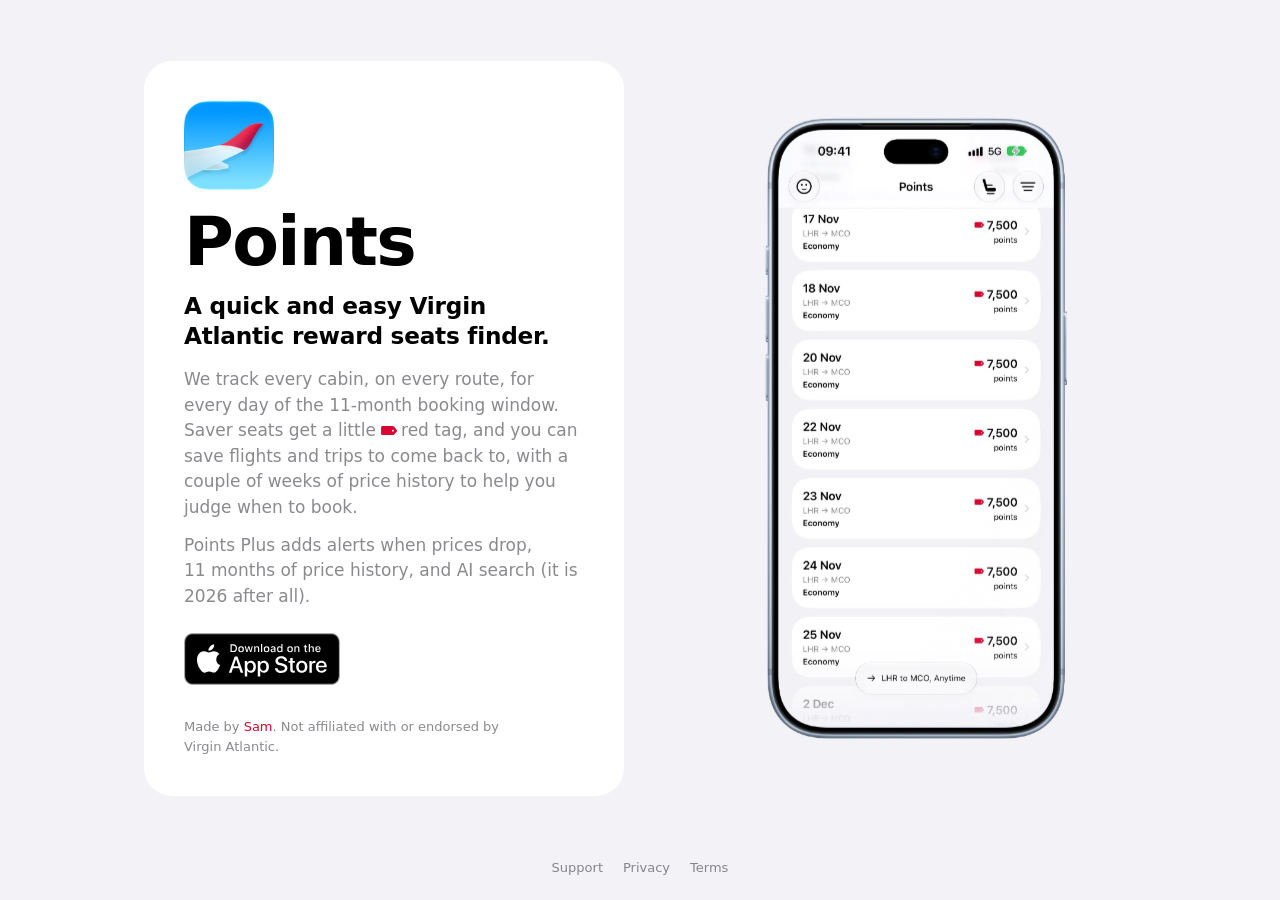
==== points/index.html @ 691b5e68 "Add Points landing page and refresh the homepage - New samapps.co.uk/points landing page for VS Poin" ====
<!DOCTYPE html>
<html lang="en" class="points-root">
<head>

  <meta charset="utf-8">
  <title>VS Points — Virgin Atlantic reward seat search for iPhone</title>
  <meta name="description" content="Find Virgin Atlantic reward seats worth spending your Virgin Points on. VS Points tracks every cabin, route and day in the 11-month booking window, tags saver seats, charts price history and alerts you when prices drop. Free on iPhone.">
  <meta name="author" content="Sam Davis">
  <meta name="viewport" content="width=device-width, initial-scale=1">
  <meta name="color-scheme" content="light dark">
  <meta name="apple-itunes-app" content="app-id=6759494927">
  <meta name="theme-color" content="#F2F2F7" media="(prefers-color-scheme: light)">
  <meta name="theme-color" content="#000000" media="(prefers-color-scheme: dark)">
  <link rel="canonical" href="https://samapps.co.uk/points/">

  <!-- Link previews -->
  <meta property="og:type" content="website">
  <meta property="og:site_name" content="Sam Davis">
  <meta property="og:title" content="VS Points — Virgin Atlantic reward seat search">
  <meta property="og:description" content="Find Virgin Atlantic reward seats worth spending your Virgin Points on. Every cabin, every route, every day of the booking window.">
  <meta property="og:url" content="https://samapps.co.uk/points/">
  <meta property="og:image" content="https://samapps.co.uk/images/points/app-icon-512.png">
  <meta property="og:image:width" content="512">
  <meta property="og:image:height" content="512">
  <meta property="og:image:alt" content="The VS Points app icon: a red-tipped wing against a blue sky">
  <meta name="twitter:card" content="summary">

  <!-- Structured data for search engines and AI assistants -->
  <script type="application/ld+json">
  {
    "@context": "https://schema.org",
    "@type": "MobileApplication",
    "name": "VS Points",
    "alternateName": "Points",
    "description": "An iPhone app for finding Virgin Atlantic reward seats worth spending Virgin Points on. It tracks every cabin, on every route, for every day of the 11-month booking window, and tags saver seats.",
    "url": "https://samapps.co.uk/points/",
    "downloadUrl": "https://apps.apple.com/app/id6759494927",
    "installUrl": "https://apps.apple.com/app/id6759494927",
    "image": "https://samapps.co.uk/images/points/app-icon-512.png",
    "screenshot": [
      "https://samapps.co.uk/images/points/browse.webp",
      "https://samapps.co.uk/images/points/round-trip.webp",
      "https://samapps.co.uk/images/points/intelligent.webp",
      "https://samapps.co.uk/images/points/price-history.webp",
      "https://samapps.co.uk/images/points/notify.webp"
    ],
    "operatingSystem": "iOS 26 or later",
    "applicationCategory": "TravelApplication",
    "inLanguage": "en",
    "datePublished": "2026-04-10",
    "featureList": [
      "Reward seat availability for every cabin (Economy, Premium, Upper Class), every route and every day of the 11-month booking window",
      "Saver seats marked with a red tag",
      "One-way and round-trip search, with trip length in nights",
      "Save flights and trips to come back to",
      "Price history charts (1 or 2 weeks free; up to 11 months with Points Plus)",
      "Price-drop, price-rise and saver-seat alerts (Points Plus)",
      "Natural-language search, e.g. 'heathrow or manchester to new york, saturday to saturday' (Points Plus)"
    ],
    "offers": [
      {
        "@type": "Offer",
        "name": "VS Points",
        "price": "0",
        "priceCurrency": "GBP"
      },
      {
        "@type": "Offer",
        "name": "Points Plus (monthly subscription)",
        "price": "4.49",
        "priceCurrency": "GBP"
      }
    ],
    "author": {
      "@type": "Person",
      "name": "Sam Davis",
      "url": "https://samapps.co.uk/",
      "jobTitle": "iOS developer"
    },
    "publisher": {
      "@type": "Person",
      "name": "Sam Davis",
      "url": "https://samapps.co.uk/"
    },
    "disambiguatingDescription": "Independent app; not affiliated with or endorsed by Virgin Atlantic."
  }
  </script>

  <!-- CSS -->
  <link rel="stylesheet" href="../css/normalize.css">
  <link rel="stylesheet" href="../css/style.css?v=8">
  <link rel="stylesheet" href="../css/points.css?v=2">

  <!-- Favicon -->
  <link rel="icon" type="image/png" href="../images/points/app-icon-192.png">

</head>
<body class="points-page">

  <main class="hero">

    <!-- LEFT: copy -->
    <div class="hero-copy">
      <img class="hero-icon" src="../images/points/app-icon.webp" alt="" width="1024" height="1024">
      <h1 class="hero-title">Points</h1>
      <p class="hero-lead">A quick and easy Virgin Atlantic reward seats&nbsp;finder.</p>

      <p class="hero-body">
        We track every cabin, on every route, for every day of the
        11-month booking window. Saver seats get a little <svg class="saver" viewBox="0 0 21 12" aria-hidden="true"><path d="M0.103516 2C0.103516 0.895431 0.998946 0 2.10352 0L14.1035 0V12H2.10352C0.998946 12 0.103516 11.1046 0.103516 10L0.103516 2Z" fill="#DA0530"/><path fill-rule="evenodd" clip-rule="evenodd" d="M14.6882 0L14.1035 0V6V12H14.6882C15.5648 12 16.3976 11.6165 16.9676 10.9504L20.0909 7.30029C20.7314 6.55174 20.7314 5.44826 20.0909 4.69971L16.9676 1.04957C16.3976 0.383465 15.5648 0 14.6882 0ZM14.1035 6C14.1035 5.33726 14.6408 4.8 15.3035 4.8C15.9663 4.8 16.5035 5.33726 16.5035 6C16.5035 6.66274 15.9663 7.2 15.3035 7.2C14.6408 7.2 14.1035 6.66274 14.1035 6Z" fill="#DA0530"/></svg>red&nbsp;tag,
        and you can save flights and trips to come back to, with a couple of
        weeks of price history to help you judge when to&nbsp;book.
      </p>

      <p class="hero-body">
        Points Plus adds alerts when prices drop, 11&nbsp;months of price
        history, and AI search (it is 2026 after&nbsp;all).
      </p>

      <a class="app-store-badge" href="https://apps.apple.com/app/id6759494927">
        <picture>
          <source srcset="../images/points/app-store-badge-white.svg" media="(prefers-color-scheme: dark)">
          <img src="../images/points/app-store-badge-black.svg" alt="Download on the App Store" width="120" height="40">
        </picture>
      </a>

      <p class="hero-small">
        Made by <a href="../">Sam</a>. Not affiliated with or endorsed by Virgin&nbsp;Atlantic.
      </p>
    </div>

    <!-- RIGHT: floating phone -->
    <div class="hero-device">
      <div class="stage">
        <div class="phone-float">
          <div class="phone-sway">
            <div class="phone-roll">

              <!-- stacked layers behind the face give the phone its thickness -->
              <div class="phone-edge" style="--i: 1; --l: 88%"></div>
              <div class="phone-edge" style="--i: 2; --l: 84%"></div>
              <div class="phone-edge" style="--i: 3; --l: 79%"></div>
              <div class="phone-edge" style="--i: 4; --l: 74%"></div>
              <div class="phone-edge" style="--i: 5; --l: 70%"></div>
              <div class="phone-edge" style="--i: 6; --l: 67%"></div>
              <div class="phone-edge" style="--i: 7; --l: 66%"></div>
              <div class="phone-edge" style="--i: 8; --l: 66%"></div>
              <div class="phone-edge" style="--i: 9; --l: 67%"></div>
              <div class="phone-edge" style="--i: 10; --l: 70%"></div>
              <div class="phone-edge" style="--i: 11; --l: 74%"></div>
              <div class="phone-edge" style="--i: 12; --l: 79%"></div>
              <div class="phone-edge" style="--i: 13; --l: 84%"></div>
              <div class="phone-edge phone-edge--back" style="--i: 14; --l: 80%"></div>

              <div class="phone-face">
                <div class="phone-screen" role="img" aria-label="Screens from Points: browsing reward seats, searching, price history and alerts">
                  <picture class="is-active">
                    <source srcset="../images/points/browse-dark.webp" media="(prefers-color-scheme: dark)">
                    <img src="../images/points/browse.webp" alt="" width="930" height="2022">
                  </picture>
                  <picture>
                    <source srcset="../images/points/round-trip-dark.webp" media="(prefers-color-scheme: dark)">
                    <img src="../images/points/round-trip.webp" alt="" width="930" height="2022" decoding="async">
                  </picture>
                  <picture>
                    <source srcset="../images/points/intelligent-dark.webp" media="(prefers-color-scheme: dark)">
                    <img src="../images/points/intelligent.webp" alt="" width="930" height="2022" decoding="async">
                  </picture>
                  <picture>
                    <source srcset="../images/points/price-history-dark.webp" media="(prefers-color-scheme: dark)">
                    <img src="../images/points/price-history.webp" alt="" width="930" height="2022" decoding="async">
                  </picture>
                  <picture>
                    <source srcset="../images/points/notify-dark.webp" media="(prefers-color-scheme: dark)">
                    <img src="../images/points/notify.webp" alt="" width="930" height="2022" decoding="async">
                  </picture>
                  <div class="phone-glare"></div>
                </div>
                <!-- Apple's iPhone 18 Pro frame in Glacier; the screen area is transparent -->
                <img class="phone-frame" src="../images/points/iphone-18-pro-glacier.webp" alt="" width="978" height="2000">
              </div>

            </div>
          </div>
        </div>
      </div>
    </div>

  </main>

  <footer class="page-footer">
    <nav aria-label="Points pages">
      <a href="../vs-points-support.html">Support</a>
      <a href="../vs-points-privacy.html">Privacy</a>
      <a href="../vs-points-terms.html">Terms</a>
    </nav>
  </footer>

  <script>
    // Cycle the screenshots on the phone's screen
    (function () {
      var shots = document.querySelectorAll('.phone-screen picture');
      var current = 0;
      var reduceMotion = window.matchMedia('(prefers-reduced-motion: reduce)').matches;

      setInterval(function () {
        if (document.hidden) return;
        shots[current].classList.remove('is-active');
        current = (current + 1) % shots.length;
        shots[current].classList.add('is-active');
      }, reduceMotion ? 6000 : 3500);
    })();
  </script>

</body>
</html>
---- css/style.css ----
/* ============================================================
   TOKENS
   ============================================================ */
:root {
  --color-pink:        #D9A0B8;
  --color-pink-deep:   #C78AA0;
  --color-cream:       #FBF7F2;
  --color-navy:        #1E3660;
  --color-navy-dark:   #162848;
  --color-blue-mid:    #4A80A8;
  --color-body-text:   #333333;

  --font-display:      'Space Grotesk', sans-serif;
  --font-body:         'Space Grotesk', sans-serif;

  --photo-size:        clamp(160px, 20vw, 240px);
  --panel-min-height:  100svh;
}


/* ============================================================
   RESET / BASE
   ============================================================ */
*,
*::before,
*::after {
  box-sizing: border-box;
  margin: 0;
  padding: 0;
}

html {
  font-size: 16px;
  -webkit-font-smoothing: antialiased;
  -moz-osx-font-smoothing: grayscale;
}

body {
  font-family: var(--font-body);
  background-color: var(--color-cream);
  color: var(--color-body-text);
  min-height: 100svh;
}


/* ============================================================
   LAYOUT — SPLIT SCREEN
   ============================================================ */
.layout {
  display: flex;
  min-height: var(--panel-min-height);
}

.panel {
  flex: 1;
  display: flex;
  align-items: center;
  justify-content: center;
}

.panel--photo {
  flex: 0 0 36%;
  background-color: var(--color-pink);
  background-image: radial-gradient(
    ellipse at center,
    #F0C4D8 0%,
    var(--color-pink) 70%
  );
  padding: 3rem 2rem;
}

.panel--content {
  background-color: var(--color-cream);
  padding: 3rem 2.5rem;
}


/* ============================================================
   PHOTO
   ============================================================ */
.photo-frame {
  animation: fadeSlideUp 0.7s ease both;
  animation-delay: 0.1s;
}

.profile-photo {
  display: block;
  width: var(--photo-size);
  height: var(--photo-size);
  object-fit: cover;
  object-position: center top;

  border-radius: 48% 52% 50% 50% / 46% 46% 54% 54%;
  border: 6px solid var(--color-cream);
  box-shadow:
    0 8px 24px rgba(30, 54, 96, 0.18),
    0 2px 6px  rgba(30, 54, 96, 0.10),
    0 0  0 3px var(--color-pink-deep);
}


/* ============================================================
   CONTENT
   ============================================================ */
.content-inner {
  max-width: 540px;
  animation: fadeSlideUp 0.7s ease both;
  animation-delay: 0.25s;
}

.name {
  font-family: var(--font-display);
  font-size: clamp(2.8rem, 5vw, 4.5rem);
  font-weight: 700;
  color: var(--color-navy);
  line-height: 1.05;
  letter-spacing: -0.02em;
  margin-bottom: 0.5rem;
}

.tagline {
  margin-top: 0.35rem;
  font-size: clamp(1.25rem, 2.2vw, 1.6rem);
  font-weight: 400;
  color: rgba(30, 54, 96, 0.7);   /* the navy, softened */
}


/* ============================================================
   PORTALS — big links to my app and my work
   ============================================================ */
.portals {
  display: grid;
  grid-template-columns: 1fr 1fr;
  gap: 1rem;
  margin-top: 2rem;
}

.portal {
  position: relative;
  display: flex;
  flex-direction: column;
  justify-content: flex-end;
  min-height: 13rem;
  padding: 1.4rem;
  border-radius: 1.5rem;
  overflow: hidden;
  text-decoration: none;
  transition: transform 0.2s ease, box-shadow 0.2s ease;
}

.portal:hover {
  transform: translateY(-4px);
  box-shadow: 0 14px 30px rgba(30, 54, 96, 0.22);
}

.portal:focus-visible {
  outline: 3px solid var(--color-blue-mid);
  outline-offset: 3px;
}

.portal__icon {
  position: absolute;
  top: 1.2rem;
  left: 1.2rem;
  width: 3.5rem;
  height: 3.5rem;
}

.portal__icon--rounded {
  /* the 3SC logo is a plain square; round it like an app icon */
  border-radius: 22.5%;
}

.portal__text {
  font-size: 1.1rem;
  line-height: 1.4;
}

.portal__text strong {
  font-family: var(--font-display);
  font-weight: 700;
}

.portal__arrow {
  position: absolute;
  top: 1.3rem;
  right: 1.3rem;
  width: 1.5rem;
  height: 1.5rem;
  transition: transform 0.2s ease;
}

.portal--points:hover .portal__arrow {
  transform: translateX(4px);
}

.portal--3sc:hover .portal__arrow {
  transform: translate(3px, -3px);
}

.portal--points {
  color: #fff;
  /* the sky from the Points app icon */
  background: linear-gradient(180deg, #0A96F2 0%, #3DB4FA 60%, #7FD6FF 100%);
}

.portal--3sc {
  color: #000;
  /* 3 Sided Cube's green and black, from their logo */
  background: linear-gradient(180deg, #00D466 0%, #01ED71 55%, #6AF5A8 100%);
}

.portal--3sc .portal__icon {
  /* the logo shares the tile's green, so lift it off the background */
  box-shadow: 0 4px 14px rgba(0, 0, 0, 0.18);
}


/* ============================================================
   SOCIALS — email and LinkedIn as icons
   ============================================================ */
.socials {
  display: flex;
  gap: 0.5rem;
  margin-top: 1.25rem;
  margin-left: -0.5rem;   /* line the first icon's glyph up with the text edge */
}

.social {
  display: inline-flex;
  align-items: center;
  justify-content: center;
  width: 2.75rem;
  height: 2.75rem;
  border-radius: 50%;
  color: var(--color-navy);
  transition: color 0.2s ease, background-color 0.2s ease;
}

.social svg {
  width: 1.5rem;
  height: 1.5rem;
}

.social:hover {
  color: var(--color-pink-deep);
  background-color: rgba(217, 160, 184, 0.18);
}

.social:focus-visible {
  outline: 3px solid var(--color-blue-mid);
  outline-offset: 2px;
}


/* ============================================================
   ANIMATIONS
   ============================================================ */
@keyframes fadeSlideUp {
  from {
    opacity: 0;
    transform: translateY(20px);
  }
  to {
    opacity: 1;
    transform: translateY(0);
  }
}

@media (prefers-reduced-motion: reduce) {
  .photo-frame,
  .content-inner {
    animation: none;
  }

  .portal,
  .portal__arrow,
  .social {
    transition: none;
  }
}


/* ============================================================
   RESPONSIVE — TABLET (stacks at ≤ 700px)
   ============================================================ */
@media (max-width: 700px) {
  .layout {
    flex-direction: column;
    min-height: 100svh;
  }

  .panel--photo {
    flex: 0 0 auto;
    padding: 3rem 1.5rem 2.5rem;
    background-position: center;
  }

  .profile-photo {
    width: min(160px, 45vw);
    height: min(160px, 45vw);
  }


  .panel--content {
    flex: 1;
    padding: 2.5rem 1.5rem 3rem;
  }

  .content-inner {
    max-width: 100%;
  }

  .portals {
    grid-template-columns: 1fr;
  }

  .portal {
    min-height: 10.5rem;   /* room for the Points icon above the text */
  }

  .name {
    font-size: clamp(2.4rem, 10vw, 3.2rem);
  }
}


/* ============================================================
   RESPONSIVE — VERY SMALL (< 380px, e.g. iPhone SE)
   ============================================================ */
@media (max-width: 380px) {
  .panel--photo {
    padding: 2rem 1rem 1.75rem;
  }

  .profile-photo {
    width: 140px;
    height: 140px;
  }

  .panel--content {
    padding: 2rem 1.25rem 2.5rem;
  }

  .name {
    font-size: 2.2rem;
  }
}
---- css/points.css ----
/* ============================================================
   POINTS — app landing page
   Themed like the app: iOS system colours and SF.
   Builds on the reset and animations in style.css.
   ============================================================ */
:root {
  /* iOS semantic colours, light */
  --ios-grouped:         #F2F2F7;   /* systemGroupedBackground — the page */
  --ios-card:            #FFFFFF;   /* secondarySystemGroupedBackground — the copy card */
  --ios-label:           #000000;
  --ios-label-2:         rgba(60, 60, 67, 0.6);
  --ios-tint:            #DA0530;   /* the app's AccentColor, same in dark */

  --stack-gap:           1.5rem;    /* body → badge, and icon → title */

  --font-ios: -apple-system, BlinkMacSystemFont, "SF Pro Text", "SF Pro Display",
              system-ui, "Helvetica Neue", Arial, sans-serif;

  --phone-w:             clamp(230px, 24vw, 310px);
  --phone-depth:         calc(var(--phone-w) * 0.0063);  /* spacing between edge layers */

  /* Glacier, sampled from Apple's iPhone 18 Pro frame */
  --metal-hue:           215;
  --metal-sat:           24%;
}

@media (prefers-color-scheme: dark) {
  :root {
    --ios-grouped:       #000000;
    --ios-card:          #1C1C1E;
    --ios-label:         #FFFFFF;
    --ios-label-2:       rgba(235, 235, 245, 0.6);
  }
}

/* Paint the root too, so Safari never shows its own canvas colour
   past the end of the page. */
.points-root {
  background-color: var(--ios-grouped);
}

.points-page {
  display: flex;
  flex-direction: column;
  min-height: 100svh;
  font-family: var(--font-ios);
  background-color: var(--ios-grouped);
  color: var(--ios-label);
  overflow-x: hidden;   /* the tilted phone can poke past the edge */
}


/* ============================================================
   LAYOUT
   ============================================================ */
.hero {
  display: grid;
  grid-template-columns: minmax(0, 1fr) minmax(0, 1fr);
  grid-template-areas: "copy device";
  align-items: center;
  gap: 2rem;
  flex: 1;
  width: 100%;
  max-width: 72rem;
  margin: 0 auto;
  padding: 1.5rem 2.5rem;
}

.hero-copy {
  grid-area: copy;
  max-width: 30rem;
  justify-self: end;
  /* the copy sits in one card, like the app's rows */
  background: var(--ios-card);
  border-radius: 1.75rem;
  padding: 2.5rem;
  animation: fadeSlideUp 0.7s ease both;
  animation-delay: 0.25s;
}

.hero-device {
  grid-area: device;
  display: flex;
  justify-content: center;
  animation: fadeSlideUp 0.9s ease both;
  animation-delay: 0.1s;
}


/* ============================================================
   COPY
   ============================================================ */
.hero-icon {
  display: block;
  width: clamp(72px, 7vw, 96px);
  height: auto;
}

.hero-title {
  font-size: clamp(2.8rem, 5.5vw, 4.25rem);
  font-weight: 700;
  line-height: 1;
  letter-spacing: -0.025em;
  /* Match the visible body → badge gap: add the body line's space below
     its text (~0.22rem), minus the space the title font leaves above its
     capitals (~0.14em). Also overrides normalize.css's h1 margin. */
  margin: calc(var(--stack-gap) + 0.22rem - 0.14em) 0 0.9rem;
}

.hero-lead {
  font-size: clamp(1.25rem, 2vw, 1.45rem);
  font-weight: 600;
  line-height: 1.3;
  letter-spacing: -0.01em;
  margin-bottom: 1rem;
}

.hero-body {
  font-size: 1.0625rem;   /* 17pt body */
  line-height: 1.5;
  color: var(--ios-label-2);
  margin-bottom: var(--stack-gap);
}

/* paragraph spacing between body paragraphs; the last one keeps
   --stack-gap above the badge */
.hero-body:has(+ .hero-body) {
  margin-bottom: 0.75em;
}

.saver {
  /* the app's Saver asset, drawn inline */
  display: inline-block;
  height: 0.55em;
  width: auto;
  margin-right: 0.2em;
  vertical-align: 0.05em;
}

.hero-small {
  margin-top: 1.75rem;
  font-size: 0.8125rem;   /* 13pt footnote */
  line-height: 1.5;
  color: var(--ios-label-2);
}

.hero-small a {
  color: var(--ios-tint);
  text-decoration: none;
}

.hero-small a:hover {
  text-decoration: underline;
}


/* ============================================================
   FOOTER — small grey links, centred at the bottom
   ============================================================ */
.page-footer {
  padding: 0 1rem 1.5rem;
  text-align: center;
}

.page-footer nav {
  display: inline-flex;
  gap: 1.25rem;
  font-size: 0.8125rem;
}

.page-footer a {
  color: var(--ios-label-2);
  text-decoration: none;
}

.page-footer a:hover {
  color: var(--ios-label);
}


/* ============================================================
   APP STORE BADGE — Apple's official artwork
   ============================================================ */
.app-store-badge {
  display: inline-block;
  line-height: 0;
  border-radius: 0.6rem;
}

.app-store-badge img {
  height: 3.25rem;   /* Apple asks for at least 40px on screen */
  width: auto;
}

.app-store-badge:focus-visible {
  outline: 3px solid var(--ios-tint);
  outline-offset: 3px;
}


/* ============================================================
   PHONE — 3D stage
   Geometry is in percentages of Apple's 978×2000 device frame:
   body 17–961 × 15–1984, screen 52–926 × 50–1950.
   ============================================================ */
.stage {
  position: relative;
  perspective: 1400px;
  padding: 1.5rem 0;
}

/* Three nested wrappers so each motion runs on its own clock
   and the combination never quite repeats. */
.phone-float {
  animation: phoneFloat 6s ease-in-out infinite;
  transform-style: preserve-3d;
}

.phone-sway {
  animation: phoneSway 9s ease-in-out infinite;
  transform-style: preserve-3d;
}

.phone-roll {
  position: relative;
  width: var(--phone-w);
  aspect-ratio: 978 / 2000;
  animation: phoneRoll 7s ease-in-out infinite;
  transform-style: preserve-3d;
}

.phone-face {
  position: absolute;
  inset: 0;
  /* sit clearly in front of the edge layers so Safari doesn't
     re-sort them against the face mid-animation */
  transform: translateZ(1px);
}

.phone-frame {
  position: absolute;
  inset: 0;
  width: 100%;
  height: 100%;
  pointer-events: none;
}

.phone-edge {
  /* the metal band: rounded rects stacked behind the face, each a
     touch lighter or darker (--l) so the side reads as rounded */
  position: absolute;
  top: 0.75%;
  bottom: 0.8%;
  left: 1.74%;
  right: 1.74%;
  border-radius: 18.2% / 8.74%;
  background: linear-gradient(
    90deg,
    hsl(var(--metal-hue) var(--metal-sat) calc(var(--l) - 8%)),
    hsl(var(--metal-hue) var(--metal-sat) var(--l)) 12%,
    hsl(var(--metal-hue) var(--metal-sat) var(--l)) 88%,
    hsl(var(--metal-hue) var(--metal-sat) calc(var(--l) + 6%))
  );
  transform: translateZ(calc(var(--i) * var(--phone-depth) * -1));
}

.phone-edge--back {
  /* frosted back glass */
  background: hsl(var(--metal-hue) 22% 80%);
}

.phone-screen {
  position: absolute;
  left: 5.2%;
  top: 2.45%;
  width: 89.6%;
  height: 95.1%;
  border-radius: 15.8% / 7.26%;
  overflow: hidden;
  background: var(--ios-grouped);
  /* Safari: keeps the rounded clip stable inside a 3D transform */
  -webkit-mask-image: -webkit-radial-gradient(white, black);
  isolation: isolate;
}

.phone-screen picture {
  position: absolute;
  inset: 0;
  opacity: 0;
  transition: opacity 0.8s ease;
  /* keep every screenshot on its own layer permanently; Safari flickers
     when layers are created and torn down inside a 3D scene */
  will-change: opacity;
}

.phone-screen picture.is-active {
  opacity: 1;
}

.phone-screen img {
  display: block;
  width: 100%;
  height: 100%;
  object-fit: cover;
}

.phone-glare {
  /* a sheen that slides across the glass as the phone sways */
  position: absolute;
  inset: 0;
  background: linear-gradient(
    115deg,
    transparent 35%,
    rgba(255, 255, 255, 0.16) 48%,
    transparent 60%
  );
  background-size: 300% 100%;
  pointer-events: none;
  animation: phoneGlare 9s ease-in-out infinite;
}



/* ============================================================
   PHONE — motion
   Screen faces left (negative rotateY), towards the copy.
   ============================================================ */
@keyframes phoneFloat {
  0%, 100% { transform: translateY(0); }
  50%      { transform: translateY(-14px); }
}

@keyframes phoneSway {
  0%, 100% { transform: rotateY(-24deg); }
  50%      { transform: rotateY(-13deg); }
}

@keyframes phoneRoll {
  0%, 100% { transform: rotateX(5deg) rotateZ(-3deg); }
  50%      { transform: rotateX(8deg) rotateZ(2deg); }
}

@keyframes phoneGlare {
  0%, 100% { background-position: 100% 0; }
  50%      { background-position: 20% 0; }
}

@media (prefers-reduced-motion: reduce) {
  .hero-copy,
  .hero-device,
  .phone-float,
  .phone-roll,
  .phone-glare {
    animation: none;
  }

  .phone-sway {
    animation: none;
    transform: rotateY(-18deg) rotateX(5deg);
  }
}


/* ============================================================
   RESPONSIVE — stacks at ≤ 800px: phone, then copy
   ============================================================ */
@media (max-width: 800px) {
  :root {
    --phone-w: min(190px, 48vw);
  }

  .hero {
    grid-template-columns: minmax(0, 1fr);
    grid-template-areas:
      "device"
      "copy";
    gap: 0.5rem;
    padding: 1.5rem 1rem 2rem;
  }

  .hero-copy {
    justify-self: stretch;
    max-width: 34rem;
    width: 100%;
    margin: 0 auto;
    padding: 1.75rem 1.5rem;
  }

  .stage {
    padding: 1rem 0 1.5rem;
  }

  /* a gentler angle when centred */
  @keyframes phoneSway {
    0%, 100% { transform: rotateY(-16deg); }
    50%      { transform: rotateY(-6deg); }
  }
}
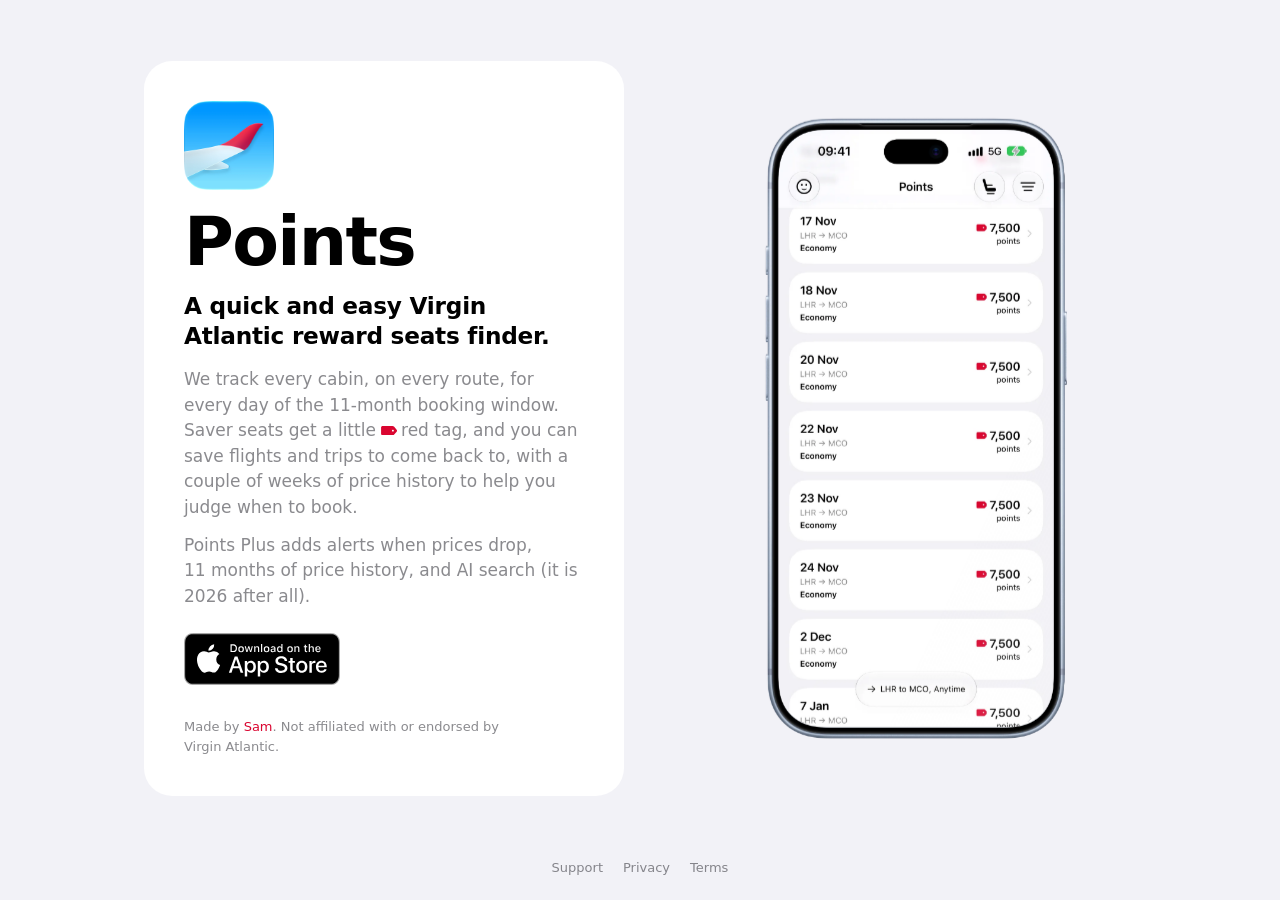
==== commit ba7ed932: "Rename VS Points to Points across the site The App Store listing is now "Points: reward seat finder"" ====
--- a/points/index.html
+++ b/points/index.html
@@ -3,8 +3,8 @@
 <head>
 
   <meta charset="utf-8">
-  <title>VS Points — Virgin Atlantic reward seat search for iPhone</title>
-  <meta name="description" content="Find Virgin Atlantic reward seats worth spending your Virgin Points on. VS Points tracks every cabin, route and day in the 11-month booking window, tags saver seats, charts price history and alerts you when prices drop. Free on iPhone.">
+  <title>Points: reward seat finder for Virgin Atlantic flights</title>
+  <meta name="description" content="Find Virgin Atlantic reward seats worth spending your Virgin Points on. Points tracks every cabin, route and day in the 11-month booking window, tags saver seats, charts price history and alerts you when prices drop. Free on iPhone.">
   <meta name="author" content="Sam Davis">
   <meta name="viewport" content="width=device-width, initial-scale=1">
   <meta name="color-scheme" content="light dark">
@@ -16,13 +16,13 @@
   <!-- Link previews -->
   <meta property="og:type" content="website">
   <meta property="og:site_name" content="Sam Davis">
-  <meta property="og:title" content="VS Points — Virgin Atlantic reward seat search">
+  <meta property="og:title" content="Points: reward seat finder for Virgin Atlantic flights">
   <meta property="og:description" content="Find Virgin Atlantic reward seats worth spending your Virgin Points on. Every cabin, every route, every day of the booking window.">
   <meta property="og:url" content="https://samapps.co.uk/points/">
   <meta property="og:image" content="https://samapps.co.uk/images/points/app-icon-512.png">
   <meta property="og:image:width" content="512">
   <meta property="og:image:height" content="512">
-  <meta property="og:image:alt" content="The VS Points app icon: a red-tipped wing against a blue sky">
+  <meta property="og:image:alt" content="The Points app icon: a red-tipped wing against a blue sky">
   <meta name="twitter:card" content="summary">
 
   <!-- Structured data for search engines and AI assistants -->
@@ -30,8 +30,8 @@
   {
     "@context": "https://schema.org",
     "@type": "MobileApplication",
-    "name": "VS Points",
-    "alternateName": "Points",
+    "name": "Points",
+    "alternateName": "Points: reward seat finder",
     "description": "An iPhone app for finding Virgin Atlantic reward seats worth spending Virgin Points on. It tracks every cabin, on every route, for every day of the 11-month booking window, and tags saver seats.",
     "url": "https://samapps.co.uk/points/",
     "downloadUrl": "https://apps.apple.com/app/id6759494927",
@@ -60,7 +60,7 @@
     "offers": [
       {
         "@type": "Offer",
-        "name": "VS Points",
+        "name": "Points",
         "price": "0",
         "priceCurrency": "GBP"
       },
